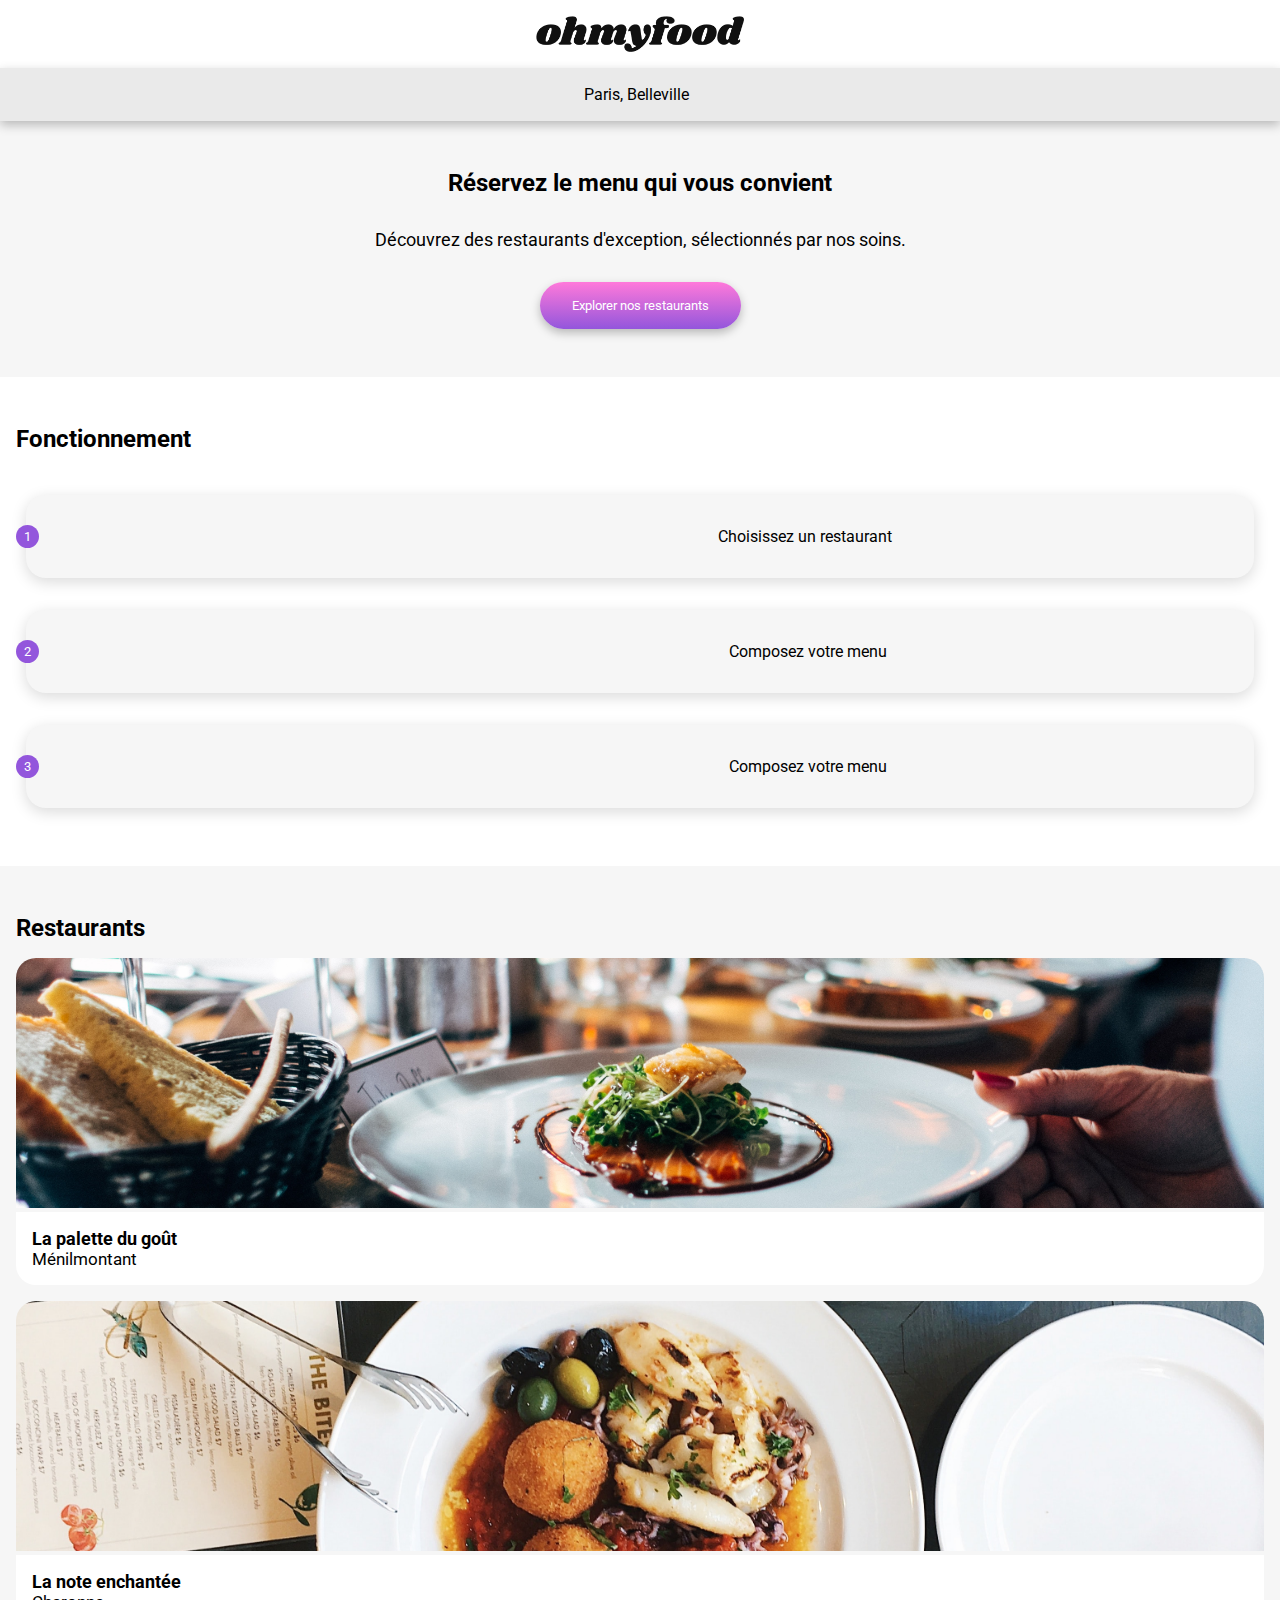
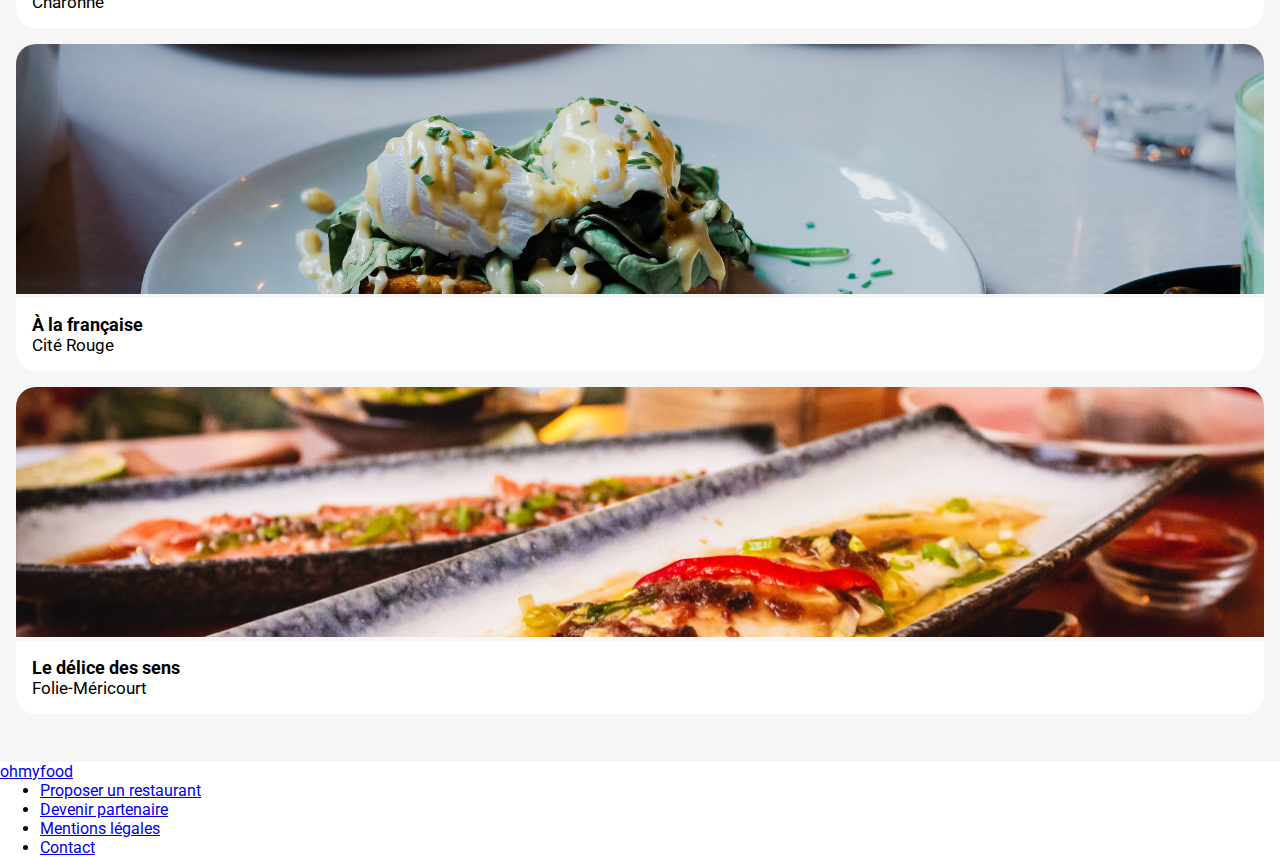
==== index.html @ 96bda5ca "feat: section restaurants CSS - mobile" ====
<!DOCTYPE html>
<html lang="fr">
  <head>
    <meta charset="UTF-8" />
    <meta name="viewport" content="width=device-width" />
    <link
      rel="shortcut icon"
      href="./assets/images/logo/ohmyfood@2x.svg"
      type="image/svg+xml"
    />
    <link rel="preconnect" href="https://fonts.googleapis.com" />
    <link rel="preconnect" href="https://fonts.gstatic.com" crossorigin />
    <link
      href="https://fonts.googleapis.com/css2?family=Roboto:ital,wght@0,100;0,300;0,400;0,500;0,700;0,900;1,100;1,300;1,400;1,500;1,700;1,900&family=Shrikhand&display=swap"
      rel="stylesheet"
    />
    <link
      rel="stylesheet"
      href="https://cdnjs.cloudflare.com/ajax/libs/font-awesome/6.2.1/css/all.min.css"
      integrity="sha512-MV7K8+y+gLIBoVD59lQIYicR65iaqukzvf/nwasF0nqhPay5w/9lJmVM2hMDcnK1OnMGCdVK+iQrJ7lzPJQd1w=="
      crossorigin="anonymous"
      referrerpolicy="no-referrer"
    />
    <link rel="stylesheet" type="text/css" href="./assets/style.css" />
    <title>ohmyfood</title>
  </head>
  <body>
    <header class="header">
      <img
        class="header__logo"
        src="./assets/images/logo/ohmyfood.png"
        alt="Logo ohmyfood"
      />
      <section class="header__location">
        <i class="fa-solid fa-location-dot header__location__icon"></i>
        <input
          type="search"
          name="search-location"
          id="search-location"
          value="Paris, Belleville"
          placeholder="Paris, Belleville"
        />
      </section>
    </header>
    <main>
      <section class="hero">
        <h2 class="hero__title">Réservez le menu qui vous convient</h2>
        <p class="hero__description">
          Découvrez des restaurants d'exception, sélectionnés par nos soins.
        </p>
        <a href="#" class="hero__link">
          <button class="hero__link__button">Explorer nos restaurants</button>
        </a>
      </section>
      <section class="operation">
        <h2 class="operation__title">Fonctionnement</h2>
        <ul class="operation__filtres">
          <li class="operation__filtre">
            <span class="operation__number">1</span>
            <i class="fa-solid fa-mobile-screen-button operation__icon"></i>
            <span class="operation__description">Choisissez un restaurant</span>
          </li>
          <li class="operation__filtre">
            <span class="operation__number">2</span>
            <i class="fa-solid fa-list-ul operation__icon"></i>
            <span class="operation__description">Composez votre menu</span>
          </li>
          <li class="operation__filtre">
            <span class="operation__number">3</span>
            <i class="fa-solid fa-store operation__icon"></i>
            <span class="operation__description">Composez votre menu</span>
          </li>
        </ul>
      </section>
      <section class="restaurants">
        <h2 class="restaurants__title">Restaurants</h2>
        <div class="restaurants__cards">
          <a
            href="./restaurants/la-palette-du-gout.html"
            class="restaurants__cards__link"
          >
            <article class="restaurants__cards__link__card">
              <img
                class="restaurants__cards__link__card__image"
                src="./assets/images/restaurants/jay-wennington-N_Y88TWmGwA-unsplash.jpg"
                alt="Restaurant - La palette du goût"
              />
              <div class="restaurants__cards__link__card__description">
                <h3 class="restaurants__cards__link__card__description__name">
                  La palette du goût
                </h3>
                <p
                  class="restaurants__cards__link__card__description__location"
                >
                  Ménilmontant
                </p>
                <button
                  class="restaurants__cards__link__card__description__btn"
                >
                  <i class="fa-regular fa-heart btn__icon"></i>
                </button>
              </div>
            </article>
          </a>
          <a
            href="./restaurants/la-note-enchantee.html"
            class="restaurants__cards__link"
          >
            <article class="restaurants__cards__link__card">
              <img
                class="restaurants__cards__link__card__image"
                src="./assets/images/restaurants/stil-u2Lp8tXIcjw-unsplash.jpg"
                alt="Restaurant - La note enchantée"
              />
              <div class="restaurants__cards__link__card__description">
                <h3 class="restaurants__cards__link__card__description__name">
                  La note enchantée
                </h3>
                <p
                  class="restaurants__cards__link__card__description__location"
                >
                  Charonne
                </p>
                <button
                  class="restaurants__cards__link__card__description__btn"
                >
                  <i class="fa-regular fa-heart btn__icon"></i>
                </button>
              </div>
            </article>
          </a>
          <a
            href="./restaurants/a-la-francaise.html"
            class="restaurants__cards__link"
          >
            <article class="restaurants__cards__link__card">
              <img
                class="restaurants__cards__link__card__image"
                src="./assets/images/restaurants/toa-heftiba-DQKerTsQwi0-unsplash.jpg"
                alt="Restaurant - À la française"
              />
              <div class="restaurants__cards__link__card__description">
                <h3 class="restaurants__cards__link__card__description__name">
                  À la française
                </h3>
                <p
                  class="restaurants__cards__link__card__description__location"
                >
                  Cité Rouge
                </p>
                <button
                  class="restaurants__cards__link__card__description__btn"
                >
                  <i class="fa-regular fa-heart btn__icon"></i>
                </button>
              </div>
            </article>
          </a>
          <a
            href="./restaurants/le-delice-des-sens.html"
            class="restaurants__cards__link"
          >
            <article class="restaurants__cards__link__card">
              <img
                class="restaurants__cards__link__card__image"
                src="./assets/images/restaurants/louis-hansel-shotsoflouis-qNBGVyOCY8Q-unsplash.jpg"
                alt="Restaurant - Le délice des sens"
              />
              <div class="restaurants__cards__link__card__description">
                <h3 class="restaurants__cards__link__card__description__name">
                  Le délice des sens
                </h3>
                <p
                  class="restaurants__cards__link__card__description__location"
                >
                  Folie-Méricourt
                </p>
                <button
                  class="restaurants__cards__link__card__description__btn"
                >
                  <i class="fa-regular fa-heart btn__icon"></i>
                </button>
              </div>
            </article>
          </a>
        </div>
      </section>
    </main>
    <footer class="footer">
      <a class="footer__logo" href="index.html">ohmyfood</a>
      <ul class="footer__list">
        <li>
          <a href="#"
            ><i class="fa-solid fa-utensils footer__icon"></i>Proposer un
            restaurant</a
          >
        </li>
        <li>
          <a href="#"
            ><i class="fa-solid fa-handshake-angle footer__icon"></i>Devenir
            partenaire</a
          >
        </li>
        <li><a href="#">Mentions légales</a></li>
        <li><a href="mailto:">Contact</a></li>
      </ul>
    </footer>
  </body>
</html>
---- assets/style.css ----
/********** Variables **********/
/********** Mixins **********/
/********** General **********/
* {
  font-family: "Roboto", sans-serif;
  box-sizing: border-box;
  margin: 0;
}

/********** Header **********/
.header {
  display: flex;
  flex-direction: column;
  justify-content: center;
  align-items: center;
}
.header__logo {
  margin: 1rem 0;
  height: 2.25rem;
}
.header__location {
  background-color: #EAEAEA;
  width: 100%;
  padding: 1rem 0;
  display: flex;
  flex-direction: row;
  justify-content: center;
  align-items: center;
  box-shadow: 0px 4px 10px 0px rgba(0, 0, 0, 0.25);
}
.header__location__icon {
  margin-right: 0.9rem;
}
.header__location #search-location {
  border: none;
  background-color: transparent;
  font-size: 1rem;
  width: 130px;
}
.header__location #search-location::placeholder {
  background-color: transparent;
}
.header__location #search-location:focus {
  outline: none;
}

/********** Main **********/
/**** Section - Hero ****/
.hero {
  text-align: center;
  padding: 2rem 1rem;
  display: flex;
  flex-direction: column;
  justify-content: center;
  align-items: center;
  background-color: #F6F6F6;
}
.hero__title {
  font-size: 1.5rem;
  margin: 1rem;
}
.hero__description {
  font-size: 1.125rem;
  margin: 1rem;
}
.hero__link {
  margin: 1rem;
}
.hero__link__button {
  background: linear-gradient(180deg, #ff79da, #9356dc);
  color: white;
  border: none;
  border-radius: 50px;
  padding: 1rem 2rem;
  cursor: pointer;
  box-shadow: 0px 4px 10px 0px rgba(0, 0, 0, 0.25);
}
.hero__link__button:hover {
  transition: 0.3s;
  background: linear-gradient(180deg, #ff93e1, #a16be0);
  box-shadow: 0px 4px 10px 0px rgba(0, 0, 0, 0.5);
}
.hero__link__button:active {
  transition: 0.1s;
  background: linear-gradient(180deg, #ff93e1, #a16be0);
  box-shadow: 0px 4px 10px 0px rgba(0, 0, 0, 0.5);
}

/**** Section - Operation ****/
.operation {
  display: flex;
  flex-direction: column;
  justify-content: initial;
  align-items: initial;
  margin: 2rem 1rem;
}
.operation__title {
  margin: 1rem 0;
}
.operation__filtres {
  display: flex;
  flex-direction: column;
  justify-content: initial;
  align-items: initial;
  padding: 10px;
}
.operation__filtre {
  width: 100%;
  background-color: #F6F6F6;
  margin: 1rem 0;
  padding: 2rem;
  border-radius: 20px;
  list-style: none;
  cursor: pointer;
  display: flex;
  flex-direction: row;
  justify-content: space-evenly;
  align-items: center;
  box-shadow: 0px 4px 15px 0px rgba(0, 0, 0, 0.15);
}
.operation__filtre:hover {
  transition: 0.3s;
  background-color: #f9f9f9;
  box-shadow: 0px 4px 15px 0px rgba(0, 0, 0, 0.25);
}
.operation__filtre:hover .operation__icon {
  color: #9356dc;
}
.operation__number {
  background-color: #9356dc;
  color: white;
  border: none;
  border-radius: 50px;
  padding: 4px 8px;
  font-size: 0.8rem;
  position: absolute;
  left: 16px;
}
.operation__icon {
  color: #7E7E7E;
}

/**** Section - Restaurants ****/
.restaurants {
  display: flex;
  flex-direction: column;
  justify-content: initial;
  align-items: initial;
  padding: 2rem 1rem;
  background-color: #F6F6F6;
}
.restaurants__title {
  margin: 1rem 0;
}
.restaurants__cards {
  display: grid;
  grid-template-columns: 1fr;
  grid-template-rows: 1fr;
}
.restaurants__cards__link {
  text-decoration: none;
  color: black;
}
.restaurants__cards__link__card {
  border-radius: 20px;
  margin-bottom: 1rem;
}
.restaurants__cards__link__card__image {
  border-top-left-radius: 20px;
  border-top-right-radius: 20px;
  height: 250px;
  width: 100%;
  object-fit: cover;
}
.restaurants__cards__link__card__description {
  display: grid;
  grid-template-columns: 1fr auto;
  grid-template-rows: auto auto;
  align-items: center;
  padding: 1rem;
  background-color: white;
  border-bottom-left-radius: 20px;
  border-bottom-right-radius: 20px;
}
.restaurants__cards__link__card__description__name {
  font-size: 1.125rem;
  grid-column: 1;
  grid-row: 1;
  align-self: center;
}
.restaurants__cards__link__card__description__location {
  font-size: 1.063rem;
  grid-column: 1;
  grid-row: 2;
  align-self: center;
}
.restaurants__cards__link__card__description__btn {
  grid-column: 2;
  grid-row: 1/span 2;
  justify-self: end;
  border: none;
  background-color: transparent;
  font-size: 22px;
}
.restaurants__cards__link__card__description__btn:hover {
  transition: 0.5s;
  background: linear-gradient(180deg, #ff79da, #9356dc);
}

/********** Footer **********/

/*# sourceMappingURL=style.css.map */
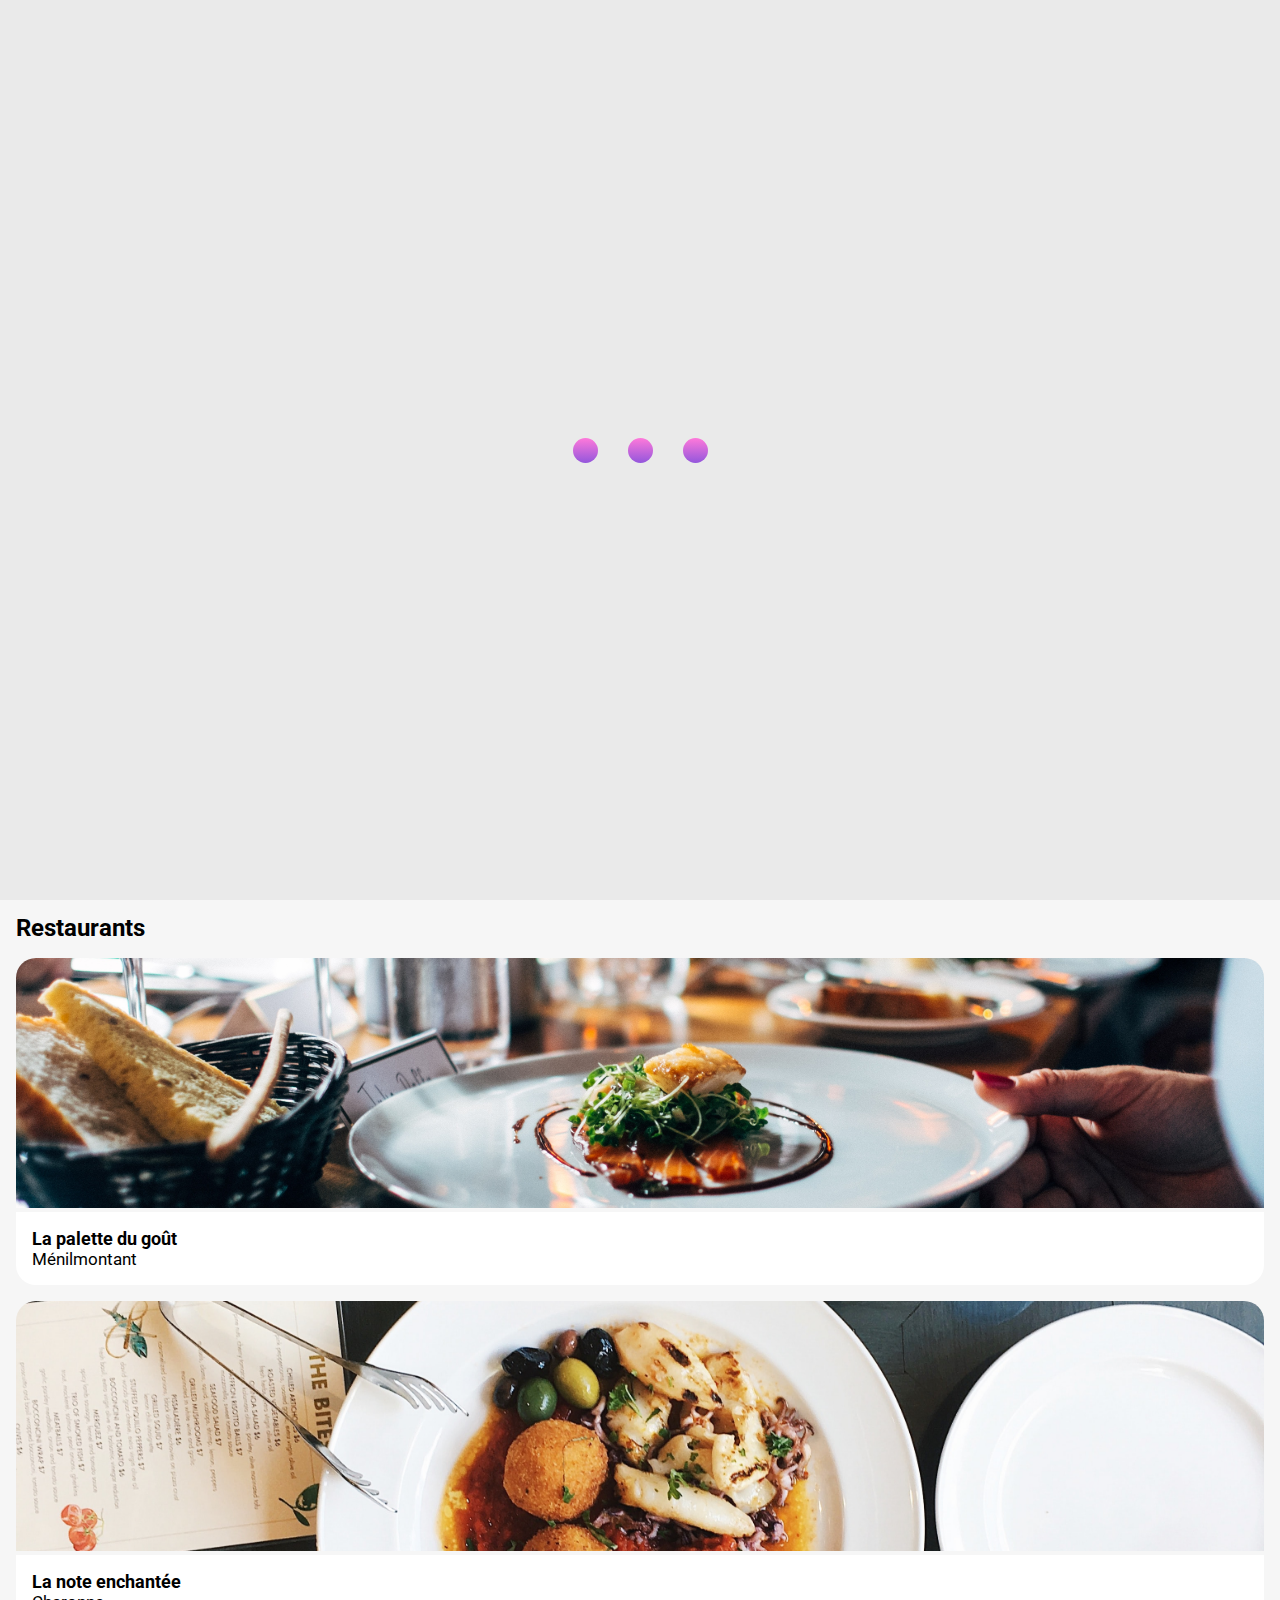
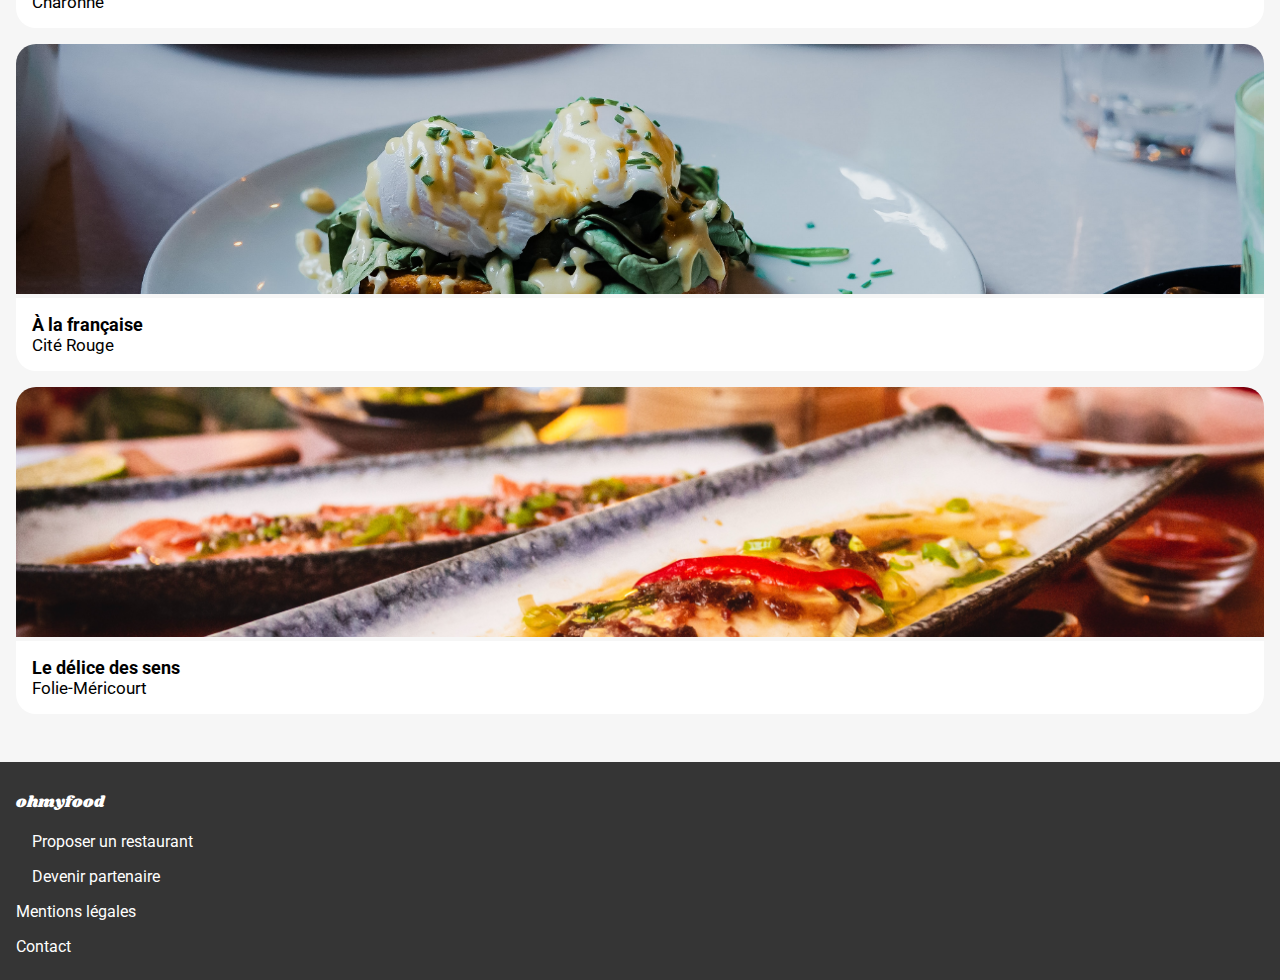
==== commit 328616f9: "feat:loader integration and styling" ====
--- a/index.html
+++ b/index.html
@@ -25,6 +25,11 @@
     <title>ohmyfood</title>
   </head>
   <body>
+    <div class="loader">
+      <div class="loader__round r1"></div>
+      <div class="loader__round r2"></div>
+      <div class="loader__round r3"></div>
+    </div>
     <header class="header">
       <img
         class="header__logo"
--- a/assets/style.css
+++ b/assets/style.css
@@ -7,6 +7,50 @@
   margin: 0;
 }
 
+/********** Loader **********/
+.loader {
+  position: fixed;
+  z-index: 1;
+  background: #EAEAEA;
+  display: flex;
+  flex-direction: row;
+  justify-content: center;
+  align-items: center;
+  height: 100vh;
+  width: 100vw;
+  transition: opacity 3s ease-in-out;
+  opacity: 1;
+  visibility: visible;
+}
+.loader:not(:target) {
+  animation: fadeOut 1.5s forwards 1.5s;
+}
+.loader__round {
+  width: 25px;
+  height: 25px;
+  border-radius: 50%;
+  background: linear-gradient(180deg, #ff79da, #9356dc);
+  margin: 0 15px;
+  animation: loader 0.3s alternate infinite;
+}
+.loader .r2 {
+  animation-delay: 0.1s;
+}
+.loader .r3 {
+  animation-delay: 0.2s;
+}
+@keyframes loader {
+  100% {
+    transform: translateY(-30px);
+  }
+}
+@keyframes fadeOut {
+  to {
+    opacity: 0;
+    visibility: hidden;
+  }
+}
+
 /********** Header **********/
 .header {
   display: flex;
@@ -208,5 +252,40 @@
 }
 
 /********** Footer **********/
+.footer {
+  background-color: #353535;
+  padding: 1rem;
+  display: flex;
+  flex-direction: column;
+  justify-content: initial;
+  align-items: flex-start;
+}
+.footer__logo {
+  font-family: "Shrikhand", cursive;
+  color: white;
+  text-decoration: none;
+  margin: 0.8rem 0;
+  height: 1.25rem;
+}
+.footer__list {
+  list-style: none;
+  margin: 0;
+  padding: 0;
+  display: flex;
+  flex-direction: column;
+  justify-content: center;
+  align-items: flex-start;
+}
+.footer__list li {
+  margin: 0.5rem 0;
+}
+.footer__list li a {
+  color: white;
+  text-decoration: none;
+}
+.footer__list li a .footer__icon {
+  width: 0.75rem;
+  margin-right: 1rem;
+}
 
 /*# sourceMappingURL=style.css.map */
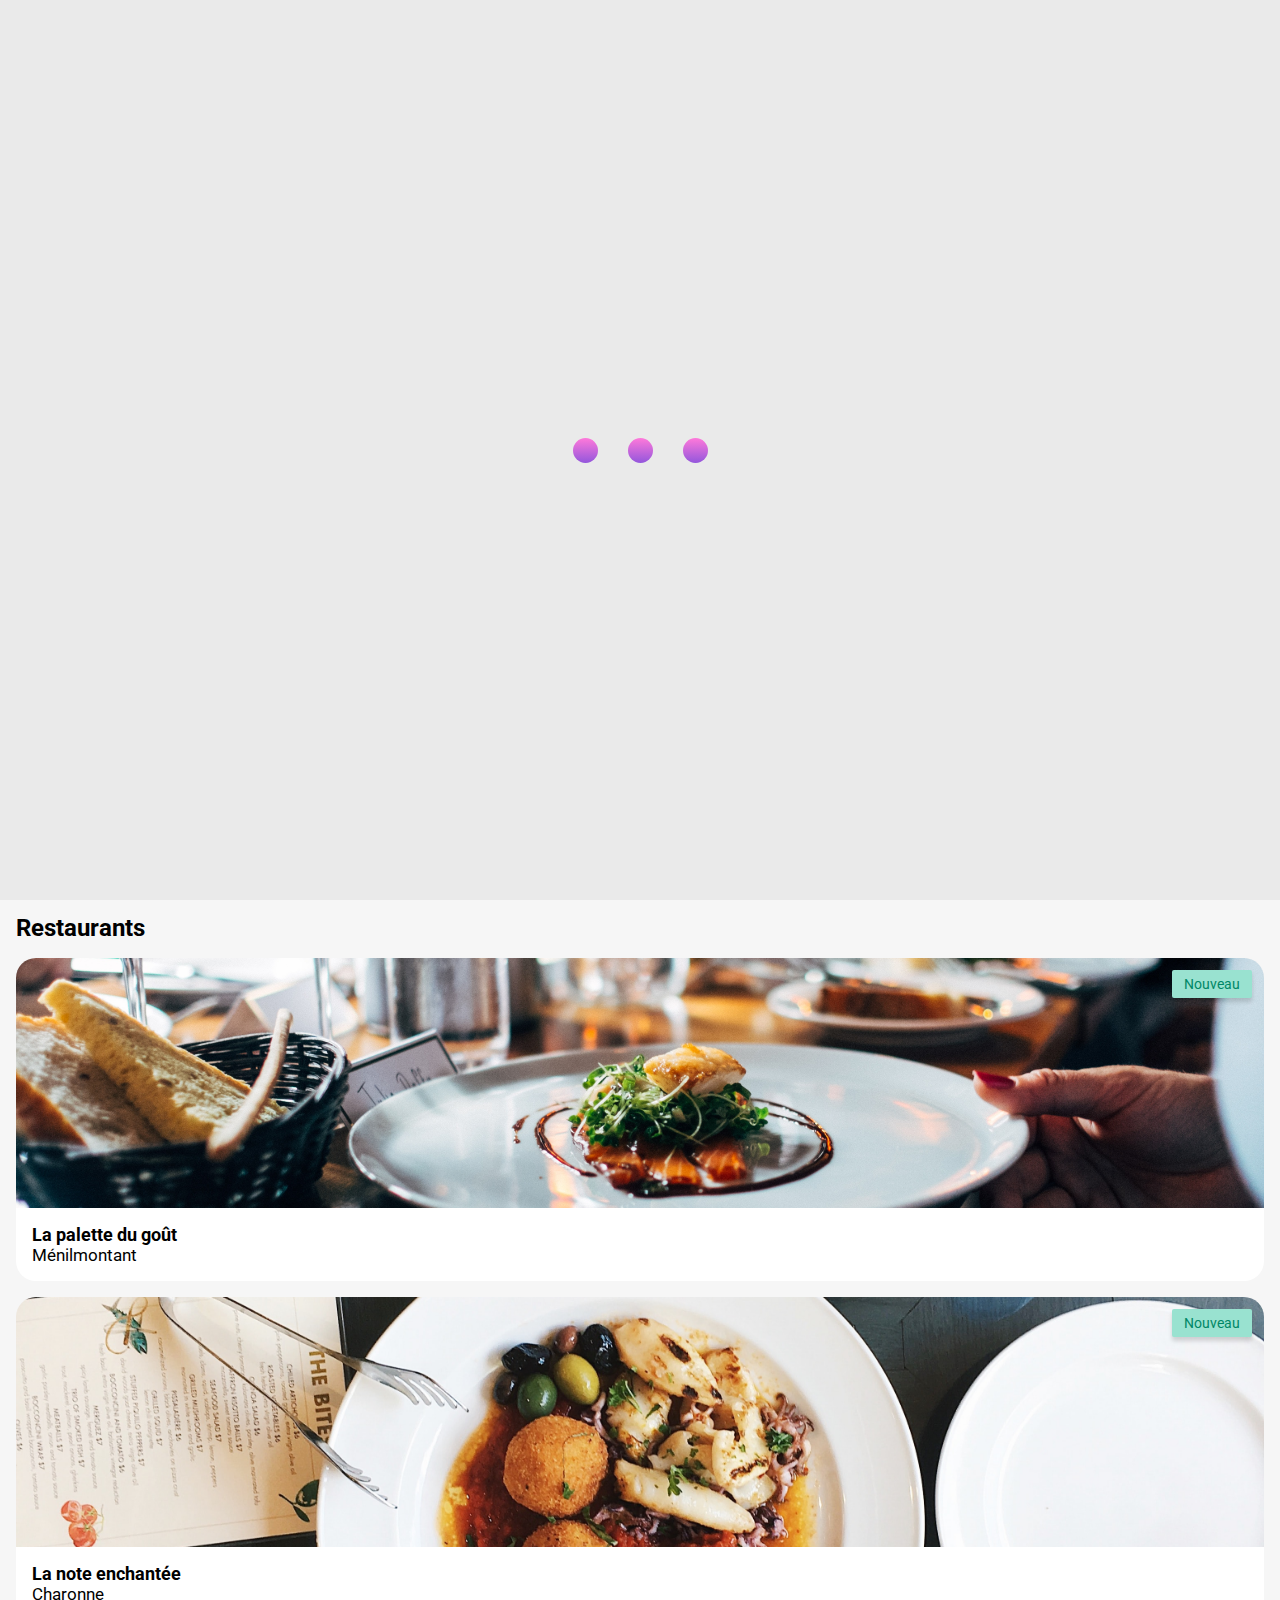
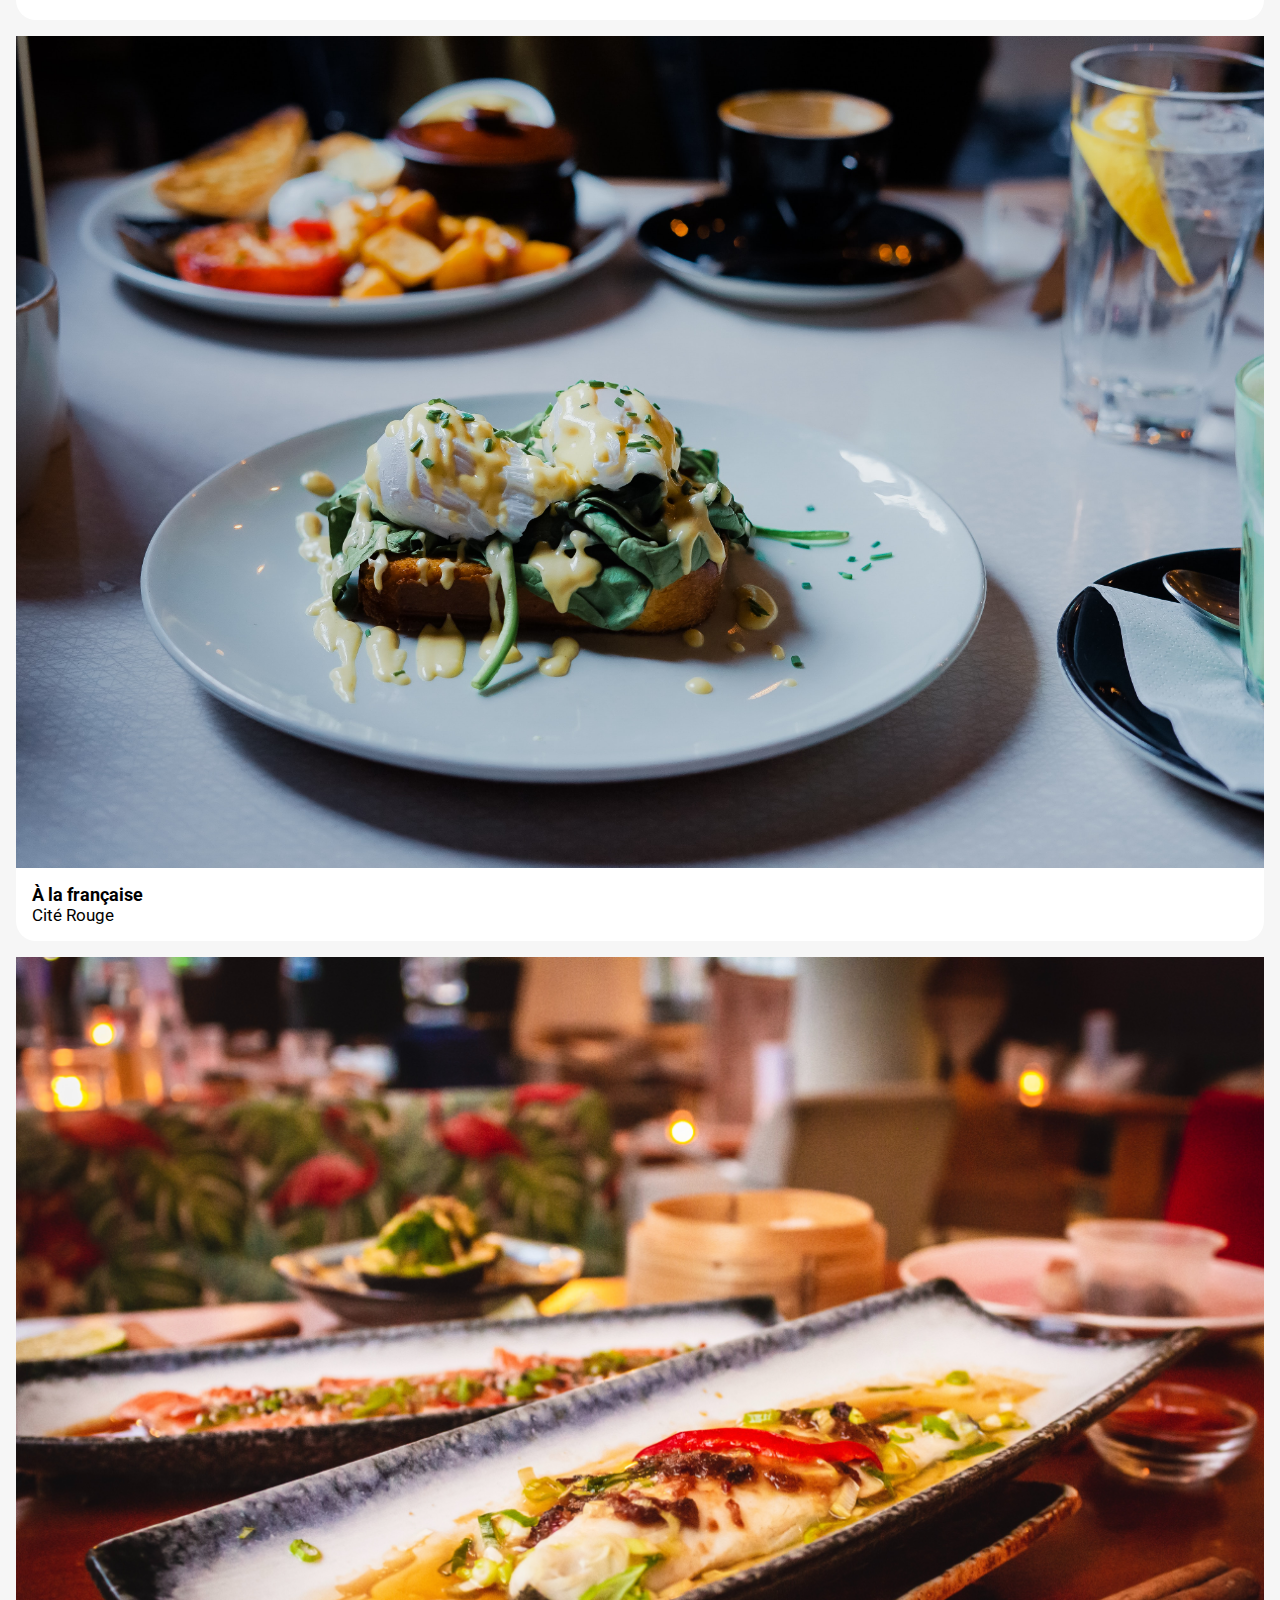
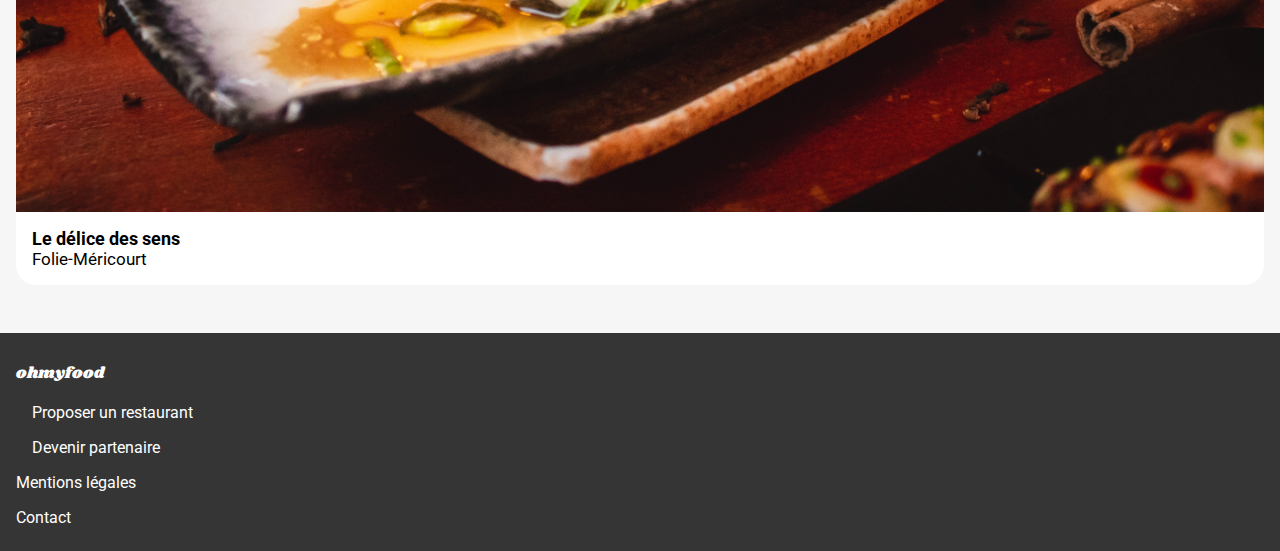
==== commit 1d59f4ca: "feat: integration and styling of the 'new' badge + removal of unnecessary folder and css file" ====
--- a/index.html
+++ b/index.html
@@ -85,11 +85,16 @@
             class="restaurants__cards__link"
           >
             <article class="restaurants__cards__link__card">
-              <img
-                class="restaurants__cards__link__card__image"
-                src="./assets/images/restaurants/jay-wennington-N_Y88TWmGwA-unsplash.jpg"
-                alt="Restaurant - La palette du goût"
-              />
+              <div class="restaurants__cards__link__card__image">
+                <img
+                  class="restaurants__cards__link__card__image__img"
+                  src="./assets/images/restaurants/jay-wennington-N_Y88TWmGwA-unsplash.jpg"
+                  alt="Restaurant - La palette du goût"
+                />
+                <span class="restaurants__cards__link__card__image__badge"
+                  >Nouveau</span
+                >
+              </div>
               <div class="restaurants__cards__link__card__description">
                 <h3 class="restaurants__cards__link__card__description__name">
                   La palette du goût
@@ -112,11 +117,16 @@
             class="restaurants__cards__link"
           >
             <article class="restaurants__cards__link__card">
-              <img
-                class="restaurants__cards__link__card__image"
-                src="./assets/images/restaurants/stil-u2Lp8tXIcjw-unsplash.jpg"
-                alt="Restaurant - La note enchantée"
-              />
+              <div class="restaurants__cards__link__card__image">
+                <img
+                  class="restaurants__cards__link__card__image__img"
+                  src="./assets/images/restaurants/stil-u2Lp8tXIcjw-unsplash.jpg"
+                  alt="Restaurant - La note enchantée"
+                />
+                <span class="restaurants__cards__link__card__image__badge"
+                  >Nouveau</span
+                >
+              </div>
               <div class="restaurants__cards__link__card__description">
                 <h3 class="restaurants__cards__link__card__description__name">
                   La note enchantée
--- a/assets/style.css
+++ b/assets/style.css
@@ -18,12 +18,12 @@
   align-items: center;
   height: 100vh;
   width: 100vw;
-  transition: opacity 3s ease-in-out;
+  transition: opacity 2s ease-in-out;
   opacity: 1;
   visibility: visible;
 }
 .loader:not(:target) {
-  animation: fadeOut 1.5s forwards 1.5s;
+  animation: fadeOut 1s forwards 1s;
 }
 .loader__round {
   width: 25px;
@@ -210,11 +210,28 @@
   margin-bottom: 1rem;
 }
 .restaurants__cards__link__card__image {
+  width: 100%;
+  display: flex;
+  flex-direction: row-reverse;
+  justify-content: initial;
+  align-items: initial;
+}
+.restaurants__cards__link__card__image__img {
   border-top-left-radius: 20px;
   border-top-right-radius: 20px;
   height: 250px;
   width: 100%;
   object-fit: cover;
+}
+.restaurants__cards__link__card__image__badge {
+  background-color: #99E2D0;
+  color: #008766;
+  font-size: 0.875rem;
+  padding: 6px 12px;
+  margin: 12px;
+  border-radius: 2px;
+  position: absolute;
+  box-shadow: 0px 4px 4px 0px rgba(0, 0, 0, 0.15);
 }
 .restaurants__cards__link__card__description {
   display: grid;
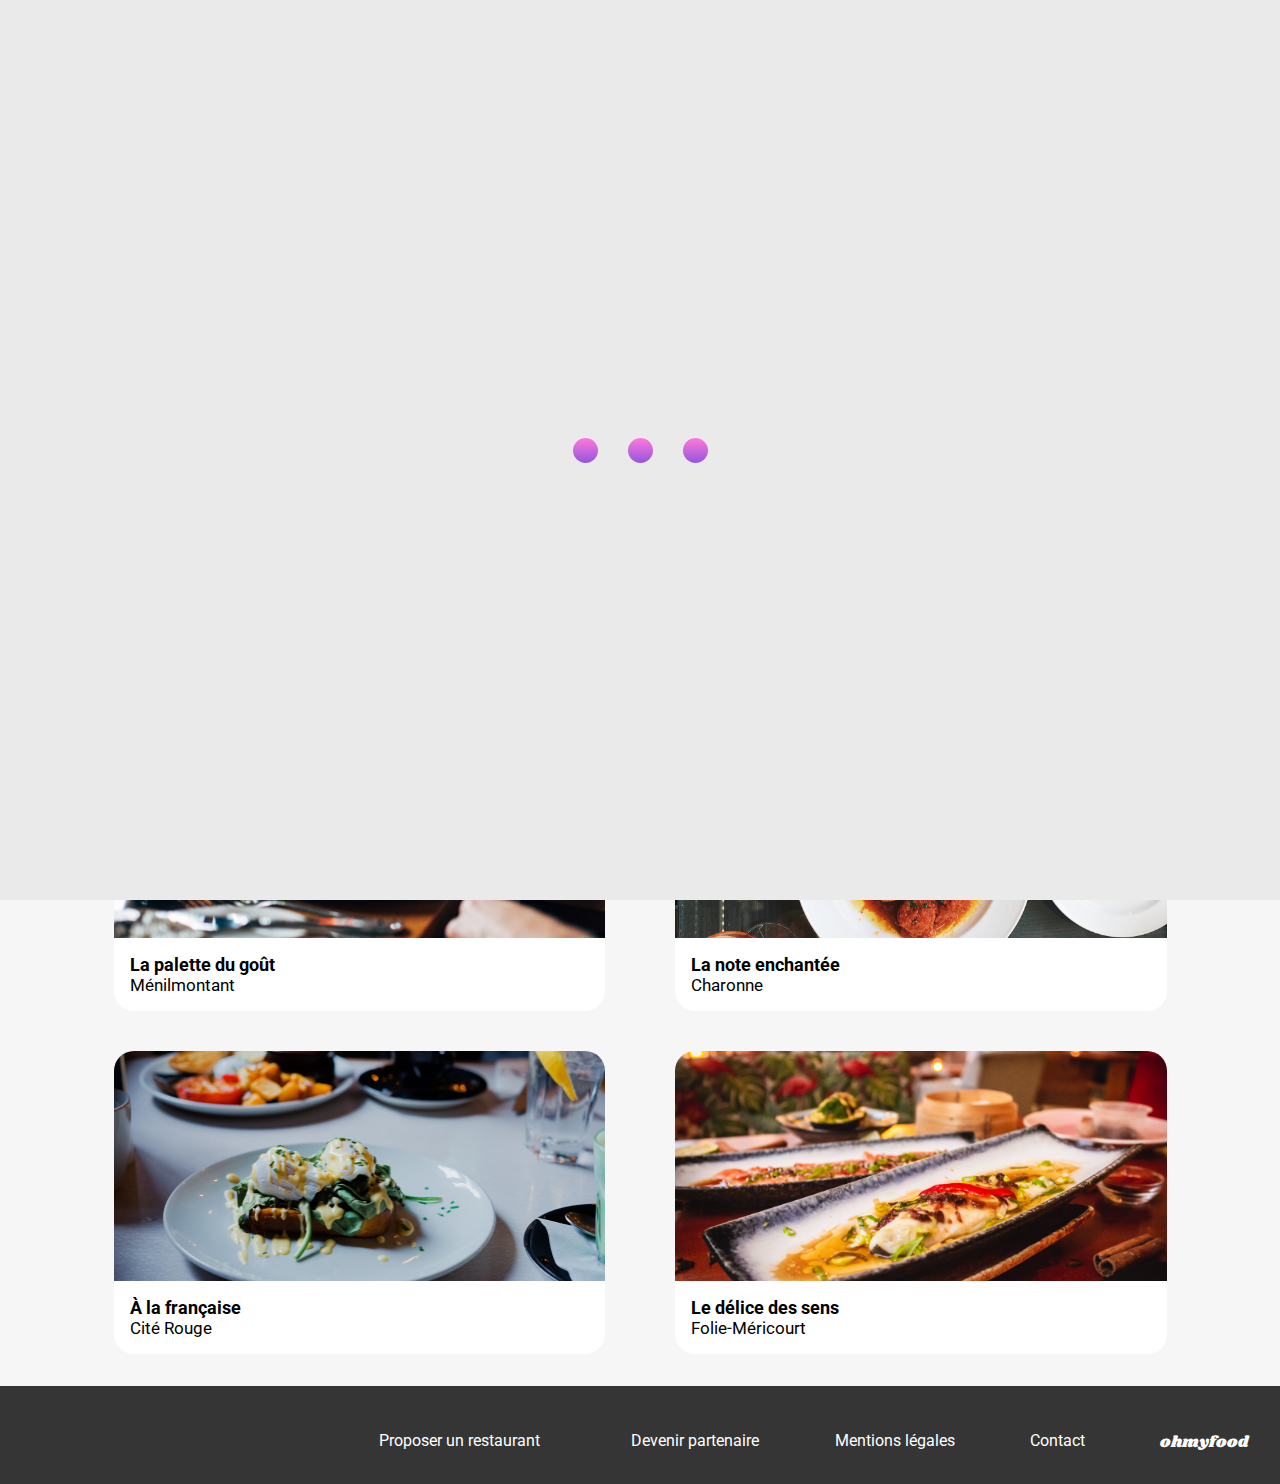
==== commit 5b1647f8: "feat: responsive for homepage" ====
--- a/index.html
+++ b/index.html
@@ -73,12 +73,14 @@
           <li class="operation__filtre">
             <span class="operation__number">3</span>
             <i class="fa-solid fa-store operation__icon"></i>
-            <span class="operation__description">Composez votre menu</span>
+            <span class="operation__description">Dégustez au restaurant</span>
           </li>
         </ul>
       </section>
       <section class="restaurants">
-        <h2 class="restaurants__title">Restaurants</h2>
+        <div class="restaurants__title">
+          <h2>Restaurants</h2>
+        </div>
         <div class="restaurants__cards">
           <a
             href="./restaurants/la-palette-du-gout.html"
@@ -149,11 +151,13 @@
             class="restaurants__cards__link"
           >
             <article class="restaurants__cards__link__card">
-              <img
-                class="restaurants__cards__link__card__image"
-                src="./assets/images/restaurants/toa-heftiba-DQKerTsQwi0-unsplash.jpg"
-                alt="Restaurant - À la française"
-              />
+              <div class="restaurants__cards__link__card__image">
+                <img
+                  class="restaurants__cards__link__card__image__img"
+                  src="./assets/images/restaurants/toa-heftiba-DQKerTsQwi0-unsplash.jpg"
+                  alt="Restaurant - À la française"
+                />
+              </div>
               <div class="restaurants__cards__link__card__description">
                 <h3 class="restaurants__cards__link__card__description__name">
                   À la française
@@ -176,11 +180,13 @@
             class="restaurants__cards__link"
           >
             <article class="restaurants__cards__link__card">
-              <img
-                class="restaurants__cards__link__card__image"
-                src="./assets/images/restaurants/louis-hansel-shotsoflouis-qNBGVyOCY8Q-unsplash.jpg"
-                alt="Restaurant - Le délice des sens"
-              />
+              <div class="restaurants__cards__link__card__image">
+                <img
+                  class="restaurants__cards__link__card__image__img"
+                  src="./assets/images/restaurants/louis-hansel-shotsoflouis-qNBGVyOCY8Q-unsplash.jpg"
+                  alt="Restaurant - Le délice des sens"
+                />
+              </div>
               <div class="restaurants__cards__link__card__description">
                 <h3 class="restaurants__cards__link__card__description__name">
                   Le délice des sens
--- a/assets/style.css
+++ b/assets/style.css
@@ -105,7 +105,7 @@
 }
 .hero__description {
   font-size: 1.125rem;
-  margin: 1rem;
+  margin: 1rem 0;
 }
 .hero__link {
   margin: 1rem;
@@ -138,6 +138,18 @@
   align-items: initial;
   margin: 2rem 1rem;
 }
+@media (min-width: 768px) {
+  .operation {
+    margin: 2rem;
+  }
+}
+@media (min-width: 1024px) {
+  .operation {
+    max-width: 1053px;
+    margin: 2rem auto;
+    width: 90%;
+  }
+}
 .operation__title {
   margin: 1rem 0;
 }
@@ -147,20 +159,36 @@
   justify-content: initial;
   align-items: initial;
   padding: 10px;
+}
+@media (min-width: 1024px) {
+  .operation__filtres {
+    display: flex;
+    flex-direction: row;
+    justify-content: flex-start;
+    align-items: center;
+    padding: 0;
+  }
 }
 .operation__filtre {
   width: 100%;
   background-color: #F6F6F6;
   margin: 1rem 0;
   padding: 2rem;
+  gap: 20px;
   border-radius: 20px;
   list-style: none;
+  font-weight: 500;
   cursor: pointer;
   display: flex;
   flex-direction: row;
-  justify-content: space-evenly;
+  justify-content: flex-start;
   align-items: center;
   box-shadow: 0px 4px 15px 0px rgba(0, 0, 0, 0.15);
+}
+@media (min-width: 1024px) {
+  .operation__filtre {
+    margin: 1rem;
+  }
 }
 .operation__filtre:hover {
   transition: 0.3s;
@@ -180,6 +208,12 @@
   position: absolute;
   left: 16px;
 }
+@media (min-width: 768px) {
+  .operation__number {
+    left: initial;
+    transform: translateX(-185%);
+  }
+}
 .operation__icon {
   color: #7E7E7E;
 }
@@ -193,21 +227,61 @@
   padding: 2rem 1rem;
   background-color: #F6F6F6;
 }
+@media (min-width: 768px) {
+  .restaurants {
+    display: flex;
+    flex-direction: column;
+    justify-content: center;
+    align-items: initial;
+    padding: 2rem;
+  }
+}
+@media (min-width: 1024px) {
+  .restaurants {
+    align-items: center;
+  }
+}
 .restaurants__title {
   margin: 1rem 0;
+  max-width: 1053px;
+}
+@media (min-width: 1024px) {
+  .restaurants__title {
+    width: 90%;
+  }
 }
 .restaurants__cards {
   display: grid;
   grid-template-columns: 1fr;
   grid-template-rows: 1fr;
 }
+@media (min-width: 768px) {
+  .restaurants__cards {
+    max-width: 1053px;
+    width: 100%;
+  }
+}
+@media (min-width: 1024px) {
+  .restaurants__cards {
+    grid-template-columns: repeat(2, 1fr);
+    grid-template-rows: 1fr;
+    max-width: 1053px;
+    width: 90%;
+    gap: 40px 70px;
+  }
+}
 .restaurants__cards__link {
   text-decoration: none;
   color: black;
+  margin-bottom: 1rem;
+}
+@media (min-width: 1024px) {
+  .restaurants__cards__link {
+    margin: 0;
+  }
 }
 .restaurants__cards__link__card {
   border-radius: 20px;
-  margin-bottom: 1rem;
 }
 .restaurants__cards__link__card__image {
   width: 100%;
@@ -219,7 +293,7 @@
 .restaurants__cards__link__card__image__img {
   border-top-left-radius: 20px;
   border-top-right-radius: 20px;
-  height: 250px;
+  height: 230px;
   width: 100%;
   object-fit: cover;
 }
@@ -277,6 +351,23 @@
   justify-content: initial;
   align-items: flex-start;
 }
+@media (min-width: 768px) {
+  .footer {
+    display: flex;
+    flex-direction: column;
+    justify-content: space-between;
+    align-items: center;
+  }
+}
+@media (min-width: 1024px) {
+  .footer {
+    display: flex;
+    flex-direction: row-reverse;
+    justify-content: initial;
+    align-items: center;
+    padding: 2rem 2rem 1.3rem 18rem;
+  }
+}
 .footer__logo {
   font-family: "Shrikhand", cursive;
   color: white;
@@ -293,6 +384,15 @@
   justify-content: center;
   align-items: flex-start;
 }
+@media (min-width: 768px) {
+  .footer__list {
+    display: flex;
+    flex-direction: row;
+    justify-content: space-evenly;
+    align-items: center;
+    width: 100%;
+  }
+}
 .footer__list li {
   margin: 0.5rem 0;
 }
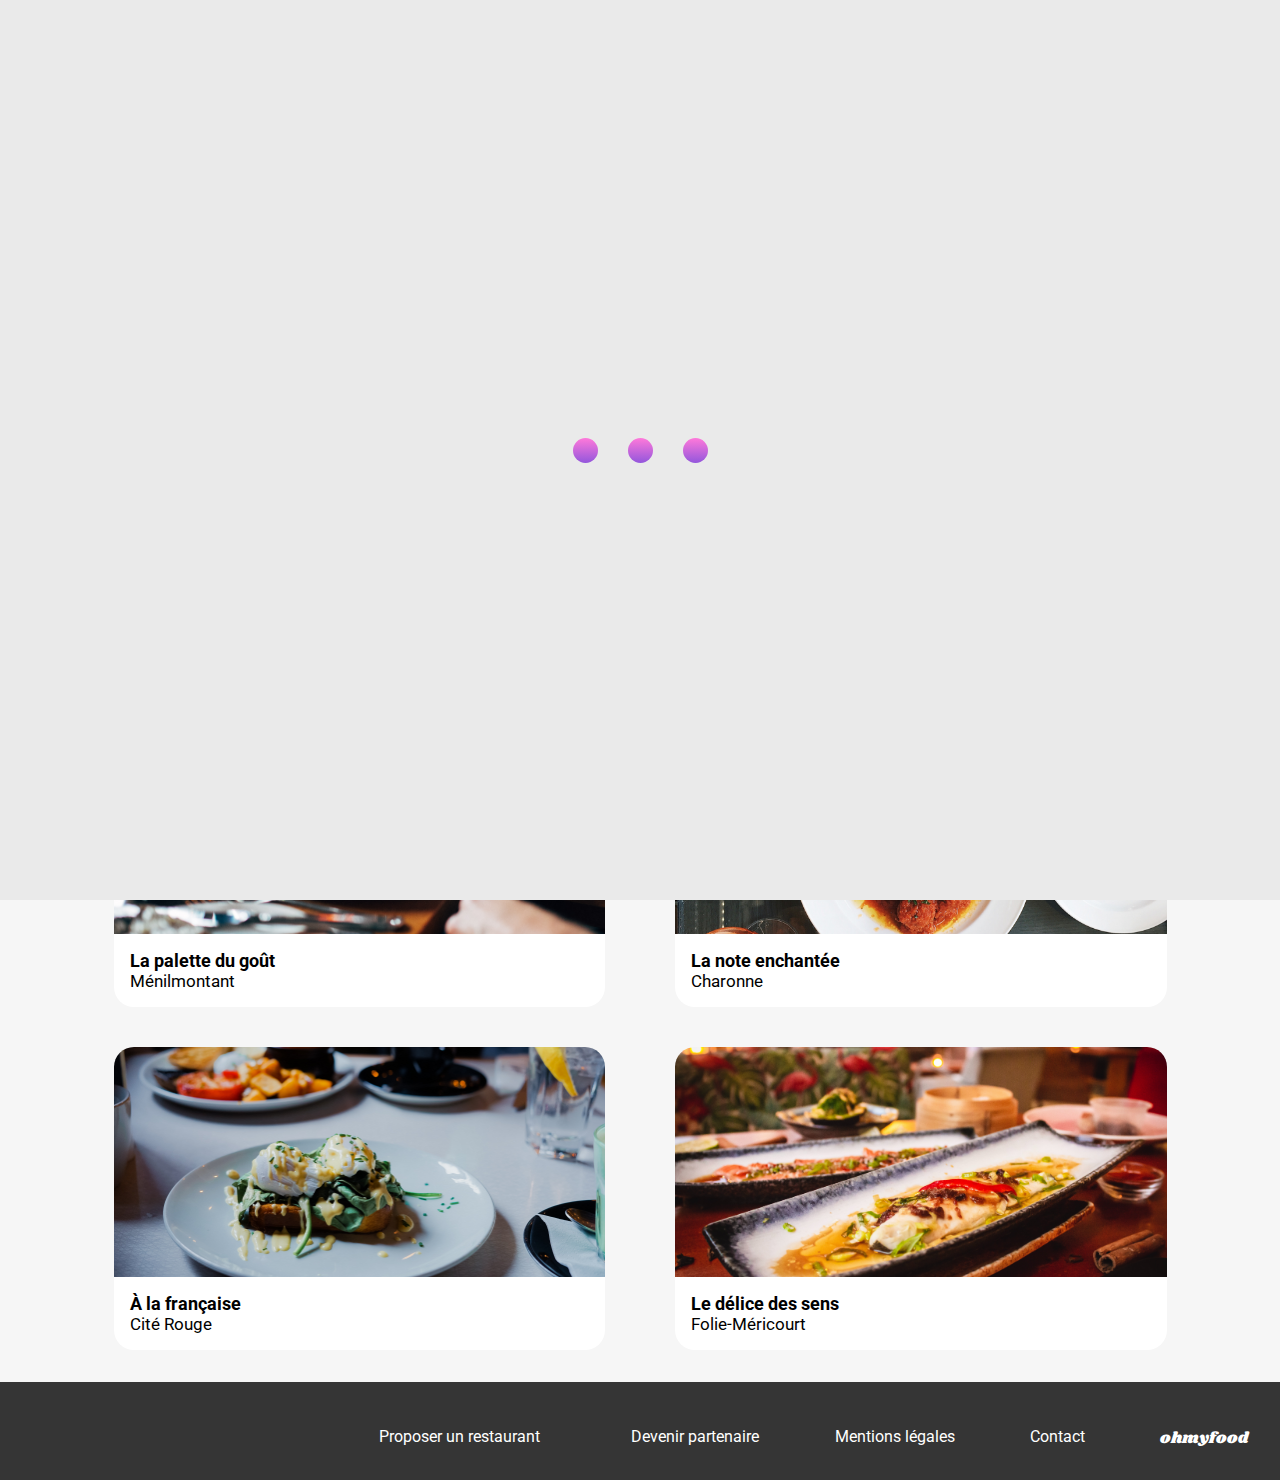
==== commit 20c46f23: "feat: heart animation" ====
--- a/index.html
+++ b/index.html
@@ -109,7 +109,8 @@
                 <button
                   class="restaurants__cards__link__card__description__btn"
                 >
-                  <i class="fa-regular fa-heart btn__icon"></i>
+                  <i class="fa-regular fa-heart btn__icon--initial"></i>
+                  <i class="fa-solid fa-heart btn__icon--solid"></i>
                 </button>
               </div>
             </article>
@@ -141,7 +142,8 @@
                 <button
                   class="restaurants__cards__link__card__description__btn"
                 >
-                  <i class="fa-regular fa-heart btn__icon"></i>
+                  <i class="fa-regular fa-heart btn__icon--initial"></i>
+                  <i class="fa-solid fa-heart btn__icon--solid"></i>
                 </button>
               </div>
             </article>
@@ -170,7 +172,8 @@
                 <button
                   class="restaurants__cards__link__card__description__btn"
                 >
-                  <i class="fa-regular fa-heart btn__icon"></i>
+                  <i class="fa-regular fa-heart btn__icon--initial"></i>
+                  <i class="fa-solid fa-heart btn__icon--solid"></i>
                 </button>
               </div>
             </article>
@@ -199,7 +202,8 @@
                 <button
                   class="restaurants__cards__link__card__description__btn"
                 >
-                  <i class="fa-regular fa-heart btn__icon"></i>
+                  <i class="fa-regular fa-heart btn__icon--initial"></i>
+                  <i class="fa-solid fa-heart btn__icon--solid"></i>
                 </button>
               </div>
             </article>
--- a/assets/style.css
+++ b/assets/style.css
@@ -1,4 +1,7 @@
 /********** Variables **********/
+/**** Fonts ****/
+/**** Colors ****/
+/**** Breakpoints ****/
 /********** Mixins **********/
 /********** General **********/
 * {
@@ -60,7 +63,7 @@
 }
 .header__logo {
   margin: 1rem 0;
-  height: 2.25rem;
+  height: 2rem;
 }
 .header__location {
   background-color: #EAEAEA;
@@ -87,8 +90,15 @@
 .header__location #search-location:focus {
   outline: none;
 }
-
-/********** Main **********/
+.header__arrow {
+  cursor: pointer;
+  position: absolute;
+  left: 25px;
+  font-size: 1.5rem;
+  color: black;
+}
+
+/********** Main - Homepage **********/
 /**** Section - Hero ****/
 .hero {
   text-align: center;
@@ -298,7 +308,7 @@
   object-fit: cover;
 }
 .restaurants__cards__link__card__image__badge {
-  background-color: #99E2D0;
+  background-color: #99e2d0;
   color: #008766;
   font-size: 0.875rem;
   padding: 6px 12px;
@@ -336,10 +346,171 @@
   border: none;
   background-color: transparent;
   font-size: 22px;
-}
-.restaurants__cards__link__card__description__btn:hover {
-  transition: 0.5s;
-  background: linear-gradient(180deg, #ff79da, #9356dc);
+  position: relative;
+  cursor: pointer;
+}
+.restaurants__cards__link__card__description__btn .btn__icon--initial {
+  color: black;
+  position: absolute;
+  transition: transform 400ms;
+}
+.restaurants__cards__link__card__description__btn .btn__icon--solid {
+  background: linear-gradient(180deg, #9356dc 0%, #ff79da 100%);
+  background-clip: text;
+  color: transparent;
+  transform: scale(0);
+  transition: transform 400ms;
+}
+.restaurants__cards__link__card__description__btn:hover .btn__icon--solid {
+  transform: scale(1);
+}
+.restaurants__cards__link__card__description__btn:hover .btn__icon--initial {
+  transform: scale(0);
+}
+
+/********** Main - Restaurants **********/
+/**** Section - Banner ****/
+.banner {
+  height: 275px;
+}
+.banner__image {
+  width: 100%;
+  height: 100%;
+  object-fit: cover;
+}
+
+/**** Section - Menu ****/
+.menu {
+  background-color: #F6F6F6;
+  padding: 30px 20px 20px;
+  border-radius: 40px 40px 0 0;
+  position: relative;
+  margin-top: -50px;
+}
+@media (min-width: 1024px) {
+  .menu {
+    max-width: 1055px;
+    margin: -50px auto 0;
+  }
+}
+.menu__container {
+  margin: 0;
+}
+@media (min-width: 1024px) {
+  .menu__container {
+    max-width: 640px;
+    margin: 0 auto;
+  }
+}
+.menu__container__header {
+  display: flex;
+  flex-direction: row;
+  justify-content: space-between;
+  align-items: center;
+  margin-bottom: 1.3rem;
+}
+@media (min-width: 768px) {
+  .menu__container__header {
+    display: flex;
+    flex-direction: row;
+    justify-content: center;
+    align-items: center;
+    gap: 2rem;
+  }
+}
+.menu__container__header__title {
+  font-family: "Shrikhand", cursive;
+  font-size: 1.8rem;
+  font-style: italic;
+  font-weight: 400;
+}
+.menu__container__header__heart {
+  font-size: 22px;
+}
+.menu__container__lists {
+  display: flex;
+  flex-direction: column;
+  justify-content: initial;
+  align-items: initial;
+}
+.menu__container__lists__item {
+  width: 100%;
+  margin-bottom: 1.5rem;
+}
+.menu__container__lists__item h3 {
+  font-size: 1rem;
+  font-weight: 300;
+  text-transform: uppercase;
+  border-bottom: 3px solid #99e2d0;
+  padding-bottom: 0.4rem;
+  margin-bottom: 1rem;
+  width: 40px;
+}
+.menu__container__lists__item ul {
+  list-style: none;
+  padding: 0;
+}
+.menu__container__lists__item ul .list {
+  display: flex;
+  flex-direction: row;
+  justify-content: space-between;
+  align-items: flex-end;
+  box-shadow: 0px 4px 15px 0px rgba(0, 0, 0, 0.1);
+  padding: 15px;
+  border-radius: 15px;
+  margin-bottom: 14px;
+}
+.menu__container__lists__item ul .list__content {
+  margin: 0;
+  overflow: hidden;
+  text-overflow: ellipsis;
+  white-space: nowrap;
+}
+.menu__container__lists__item ul .list__content__title {
+  font-size: 1.1rem;
+  font-weight: 500;
+  margin-bottom: 0.3rem;
+  overflow: hidden;
+  text-overflow: ellipsis;
+  white-space: nowrap;
+}
+.menu__container__lists__item ul .list__content__subtitle {
+  font-size: 0.9rem;
+  font-weight: 300;
+}
+.menu__container__lists__item ul .list__price {
+  font-size: 0.9rem;
+  font-weight: 700;
+  color: #353535;
+}
+.menu__container__lists__item ul .list__price:hover {
+  position: absolute;
+  right: 90px;
+}
+.menu__container__lists__item ul .list__order {
+  background-color: #99e2d0;
+  border-radius: 0 15px 15px 0;
+  padding: 27.5px 20px;
+  position: absolute;
+  right: -60px;
+  display: none;
+}
+.menu__container__lists__item ul .list__order:hover {
+  display: block;
+  transition: 0.3s;
+  right: 20px;
+  transform: translateY(20%);
+}
+.menu__container__lists__item ul .list__order__icon {
+  color: white;
+}
+.menu__container__lists__link {
+  display: flex;
+  flex-direction: row;
+  justify-content: center;
+  align-items: center;
+  text-decoration: none;
+  margin-top: 0;
 }
 
 /********** Footer **********/
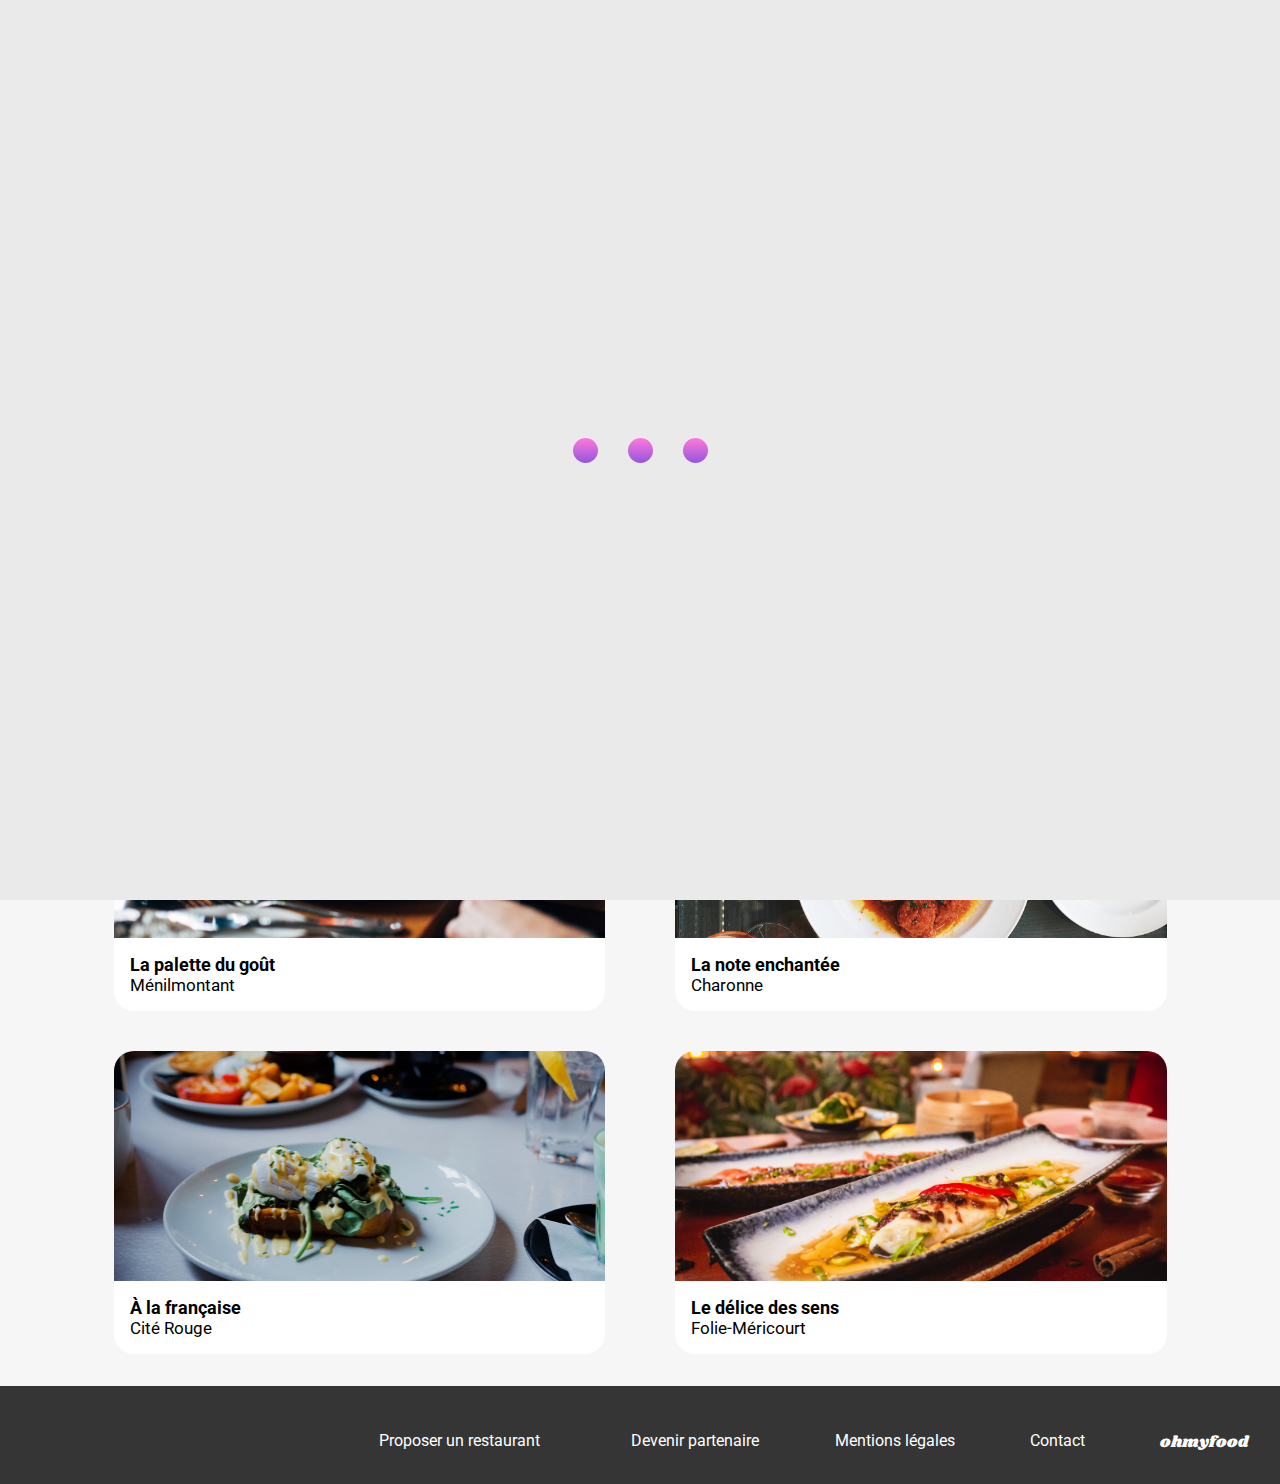
==== commit e1d695b6: "fix: tags management + css button 'commander'" ====
--- a/index.html
+++ b/index.html
@@ -36,7 +36,7 @@
         src="./assets/images/logo/ohmyfood.png"
         alt="Logo ohmyfood"
       />
-      <section class="header__location">
+      <div class="header__location">
         <i class="fa-solid fa-location-dot header__location__icon"></i>
         <input
           type="search"
@@ -45,7 +45,7 @@
           value="Paris, Belleville"
           placeholder="Paris, Belleville"
         />
-      </section>
+      </div>
     </header>
     <main>
       <section class="hero">
@@ -53,9 +53,7 @@
         <p class="hero__description">
           Découvrez des restaurants d'exception, sélectionnés par nos soins.
         </p>
-        <a href="#" class="hero__link">
-          <button class="hero__link__button">Explorer nos restaurants</button>
-        </a>
+        <a href="#" class="hero__link"> Explorer nos restaurants </a>
       </section>
       <section class="operation">
         <h2 class="operation__title">Fonctionnement</h2>
@@ -106,12 +104,10 @@
                 >
                   Ménilmontant
                 </p>
-                <button
-                  class="restaurants__cards__link__card__description__btn"
-                >
-                  <i class="fa-regular fa-heart btn__icon--initial"></i>
-                  <i class="fa-solid fa-heart btn__icon--solid"></i>
-                </button>
+                <div class="restaurants__cards__link__card__description__btn">
+                  <i class="fa-regular fa-heart btn__icon--initial"></i>
+                  <i class="fa-solid fa-heart btn__icon--solid"></i>
+                </div>
               </div>
             </article>
           </a>
@@ -139,12 +135,10 @@
                 >
                   Charonne
                 </p>
-                <button
-                  class="restaurants__cards__link__card__description__btn"
-                >
-                  <i class="fa-regular fa-heart btn__icon--initial"></i>
-                  <i class="fa-solid fa-heart btn__icon--solid"></i>
-                </button>
+                <div class="restaurants__cards__link__card__description__btn">
+                  <i class="fa-regular fa-heart btn__icon--initial"></i>
+                  <i class="fa-solid fa-heart btn__icon--solid"></i>
+                </div>
               </div>
             </article>
           </a>
@@ -169,12 +163,10 @@
                 >
                   Cité Rouge
                 </p>
-                <button
-                  class="restaurants__cards__link__card__description__btn"
-                >
-                  <i class="fa-regular fa-heart btn__icon--initial"></i>
-                  <i class="fa-solid fa-heart btn__icon--solid"></i>
-                </button>
+                <div class="restaurants__cards__link__card__description__btn">
+                  <i class="fa-regular fa-heart btn__icon--initial"></i>
+                  <i class="fa-solid fa-heart btn__icon--solid"></i>
+                </div>
               </div>
             </article>
           </a>
@@ -199,12 +191,10 @@
                 >
                   Folie-Méricourt
                 </p>
-                <button
-                  class="restaurants__cards__link__card__description__btn"
-                >
-                  <i class="fa-regular fa-heart btn__icon--initial"></i>
-                  <i class="fa-solid fa-heart btn__icon--solid"></i>
-                </button>
+                <div class="restaurants__cards__link__card__description__btn">
+                  <i class="fa-regular fa-heart btn__icon--initial"></i>
+                  <i class="fa-solid fa-heart btn__icon--solid"></i>
+                </div>
               </div>
             </article>
           </a>
--- a/assets/style.css
+++ b/assets/style.css
@@ -119,23 +119,17 @@
 }
 .hero__link {
   margin: 1rem;
-}
-.hero__link__button {
   background: linear-gradient(180deg, #ff79da, #9356dc);
   color: white;
   border: none;
   border-radius: 50px;
   padding: 1rem 2rem;
+  text-decoration: none;
   cursor: pointer;
   box-shadow: 0px 4px 10px 0px rgba(0, 0, 0, 0.25);
 }
-.hero__link__button:hover {
+.hero__link:hover {
   transition: 0.3s;
-  background: linear-gradient(180deg, #ff93e1, #a16be0);
-  box-shadow: 0px 4px 10px 0px rgba(0, 0, 0, 0.5);
-}
-.hero__link__button:active {
-  transition: 0.1s;
   background: linear-gradient(180deg, #ff93e1, #a16be0);
   box-shadow: 0px 4px 10px 0px rgba(0, 0, 0, 0.5);
 }
@@ -431,7 +425,7 @@
   display: flex;
   flex-direction: column;
   justify-content: initial;
-  align-items: initial;
+  align-items: center;
 }
 .menu__container__lists__item {
   width: 100%;
@@ -459,9 +453,11 @@
   padding: 15px;
   border-radius: 15px;
   margin-bottom: 14px;
+  position: relative;
+  overflow: hidden;
 }
 .menu__container__lists__item ul .list__content {
-  margin: 0;
+  margin: 0 30px 0 0;
   overflow: hidden;
   text-overflow: ellipsis;
   white-space: nowrap;
@@ -482,10 +478,10 @@
   font-size: 0.9rem;
   font-weight: 700;
   color: #353535;
-}
-.menu__container__lists__item ul .list__price:hover {
   position: absolute;
-  right: 90px;
+  right: 20px;
+  opacity: 1;
+  transition: right 0.5s ease;
 }
 .menu__container__lists__item ul .list__order {
   background-color: #99e2d0;
@@ -493,17 +489,28 @@
   padding: 27.5px 20px;
   position: absolute;
   right: -60px;
-  display: none;
-}
-.menu__container__lists__item ul .list__order:hover {
-  display: block;
-  transition: 0.3s;
-  right: 20px;
-  transform: translateY(20%);
+  opacity: 0;
+  transition: right 0.5s ease;
 }
 .menu__container__lists__item ul .list__order__icon {
   color: white;
 }
+.menu__container__lists__item ul .list:hover {
+  cursor: pointer;
+}
+.menu__container__lists__item ul .list:hover .list__content {
+  margin-right: 80px;
+}
+.menu__container__lists__item ul .list:hover .list__price {
+  opacity: 1;
+  right: 70px;
+}
+.menu__container__lists__item ul .list:hover .list__order {
+  display: block;
+  opacity: 1;
+  right: 0;
+  transform: translateY(20%);
+}
 .menu__container__lists__link {
   display: flex;
   flex-direction: row;
@@ -511,6 +518,7 @@
   align-items: center;
   text-decoration: none;
   margin-top: 0;
+  width: 50%;
 }
 
 /********** Footer **********/
